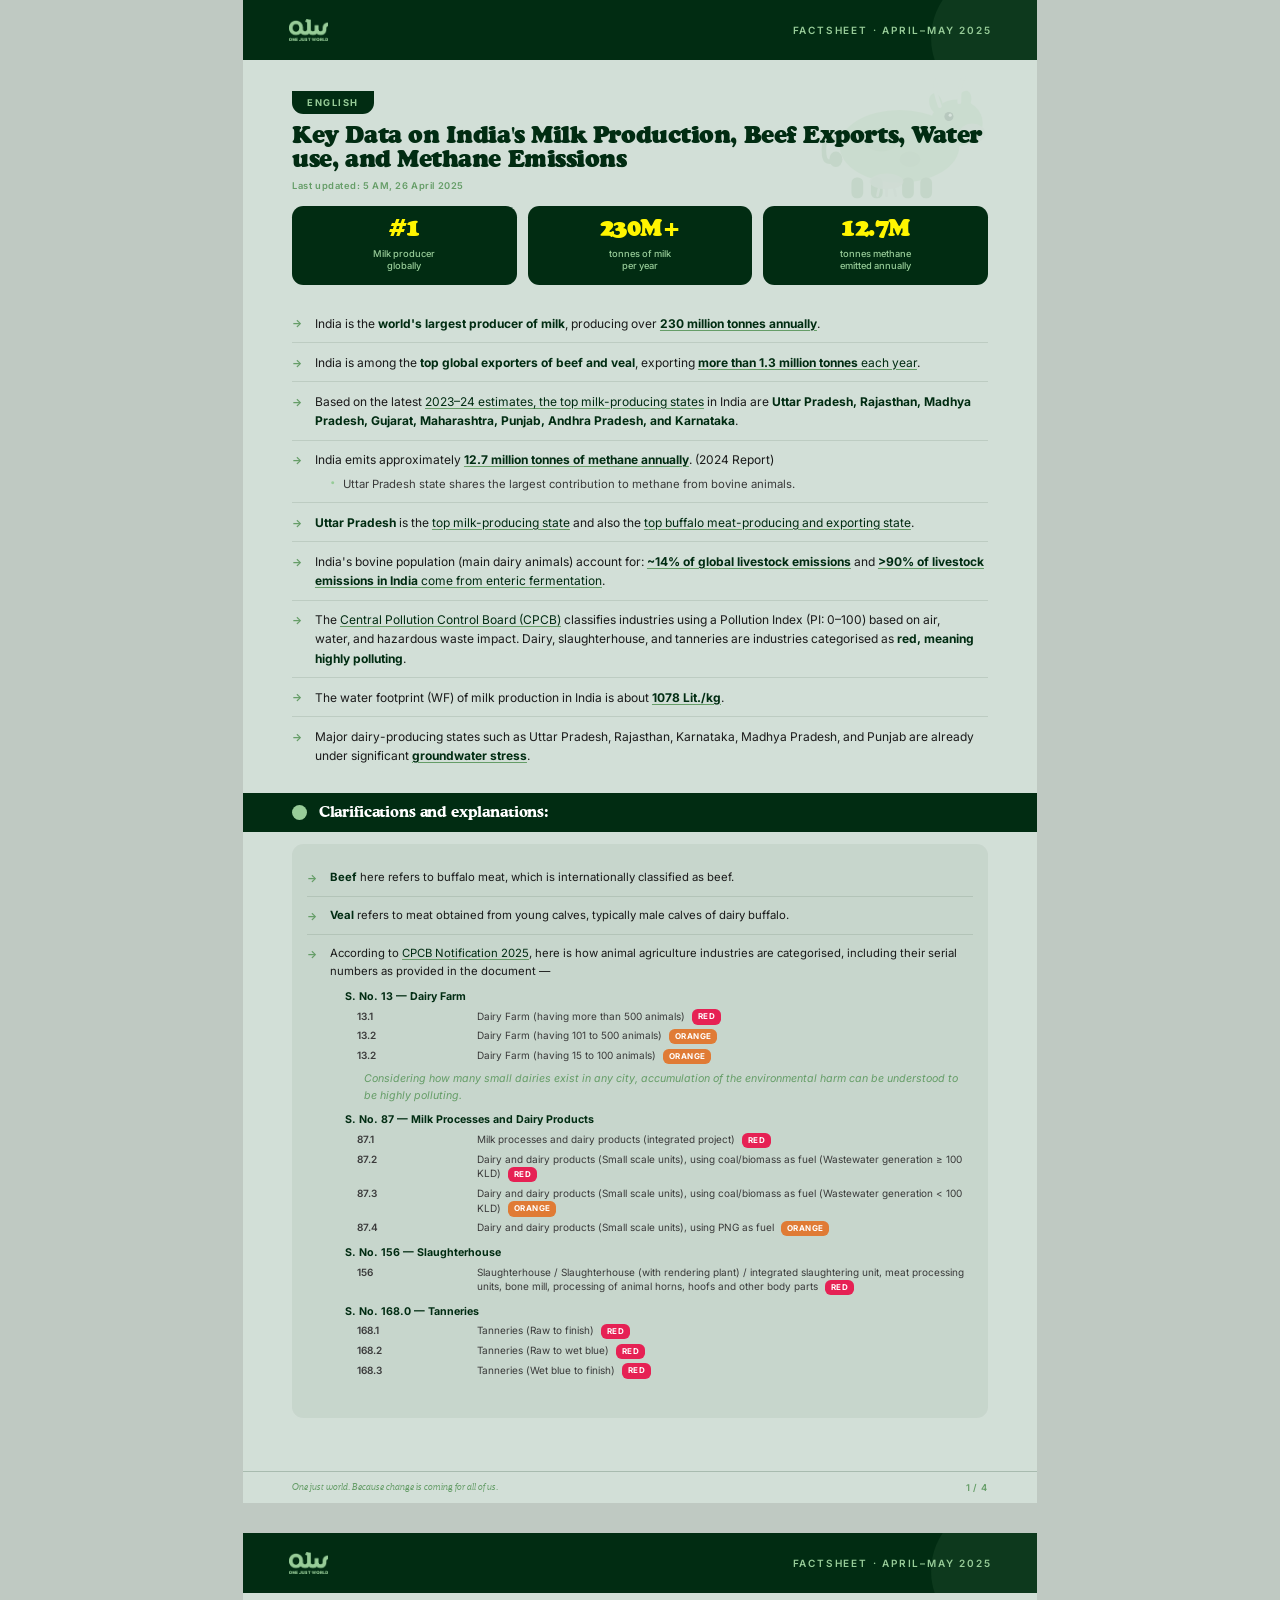
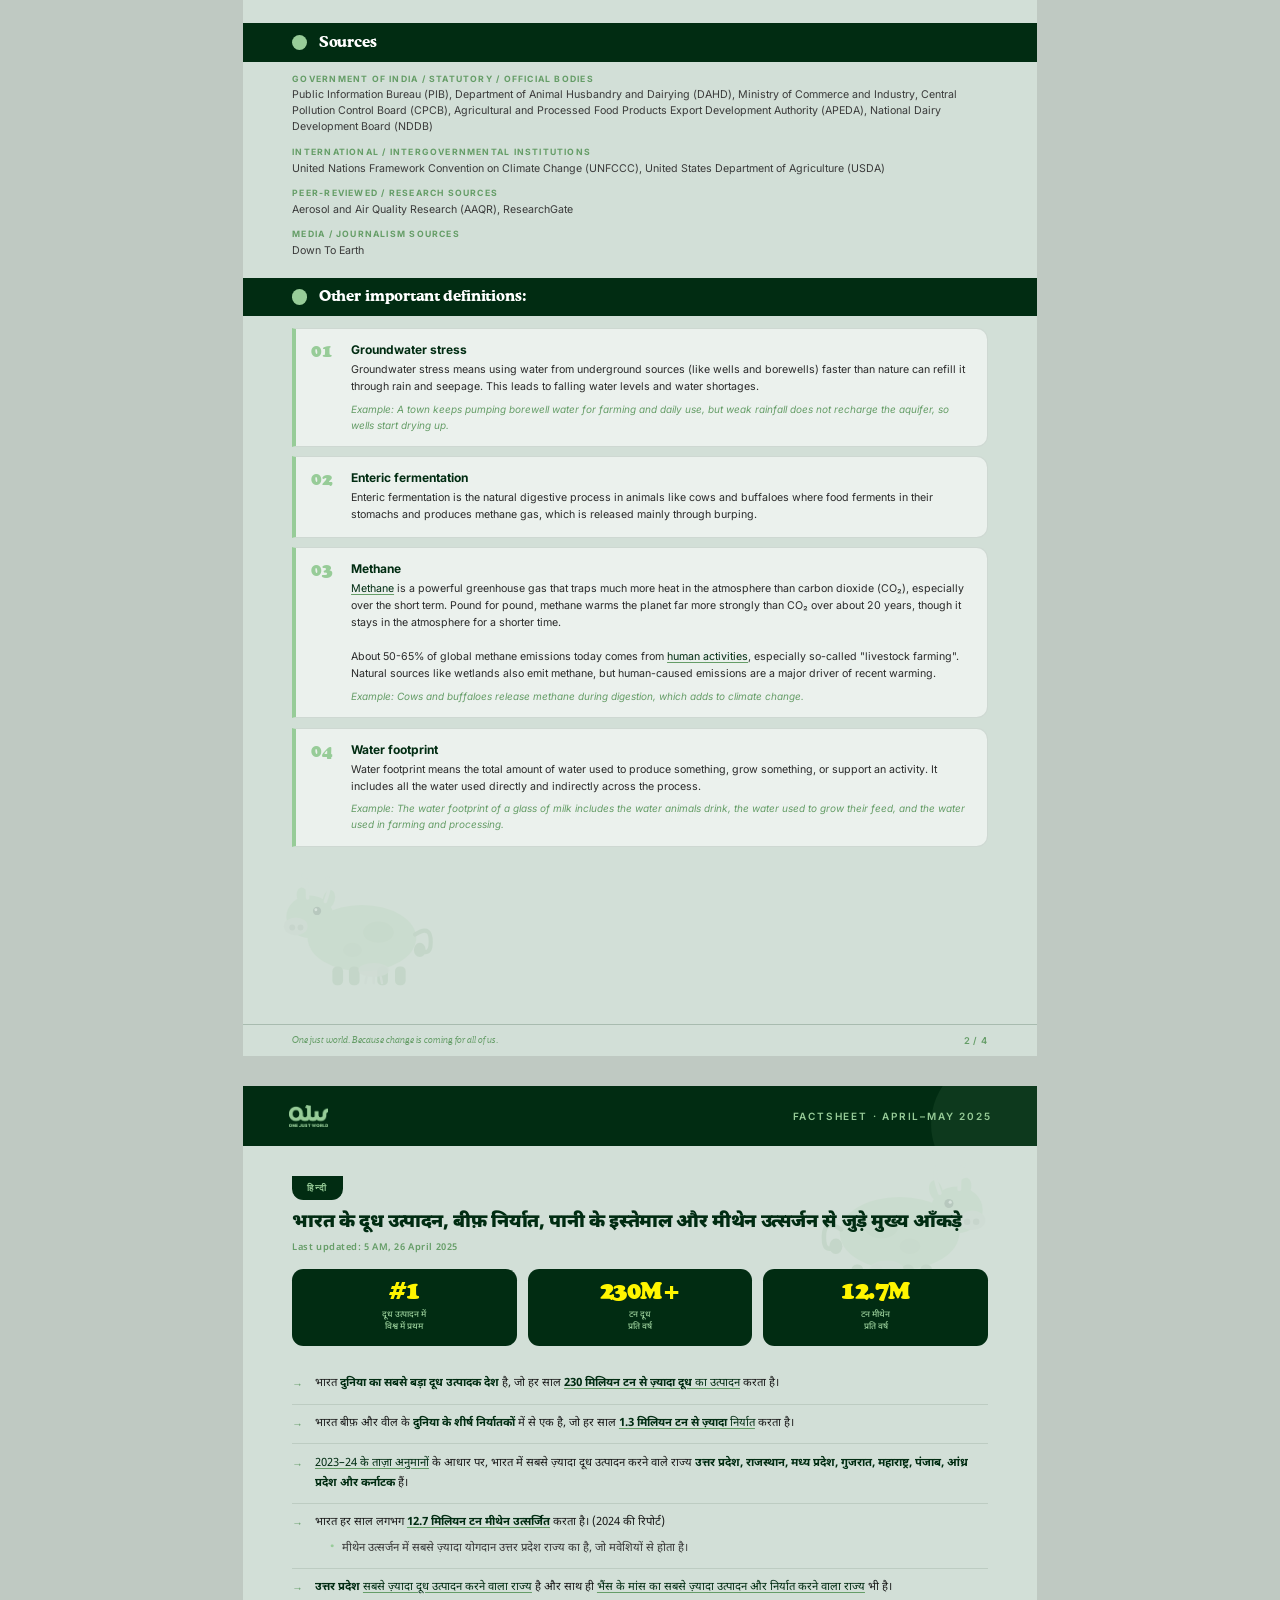
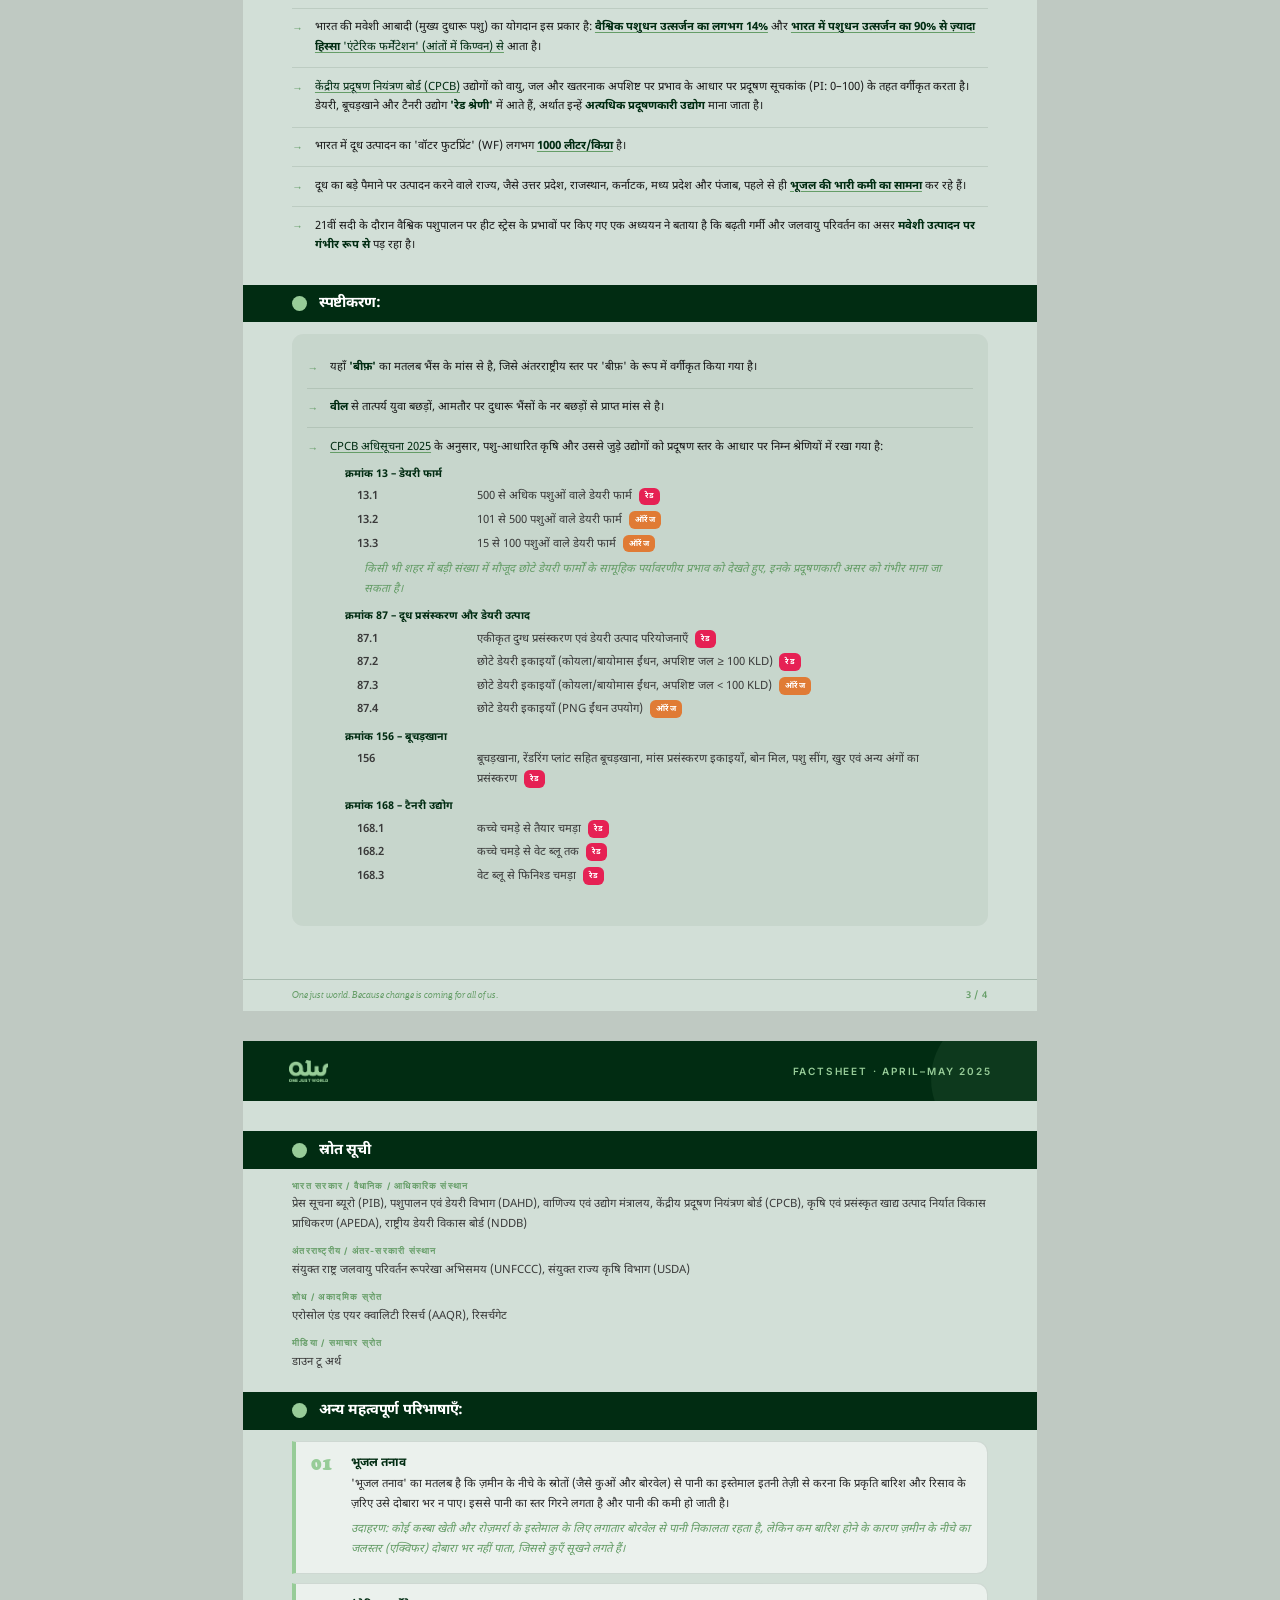
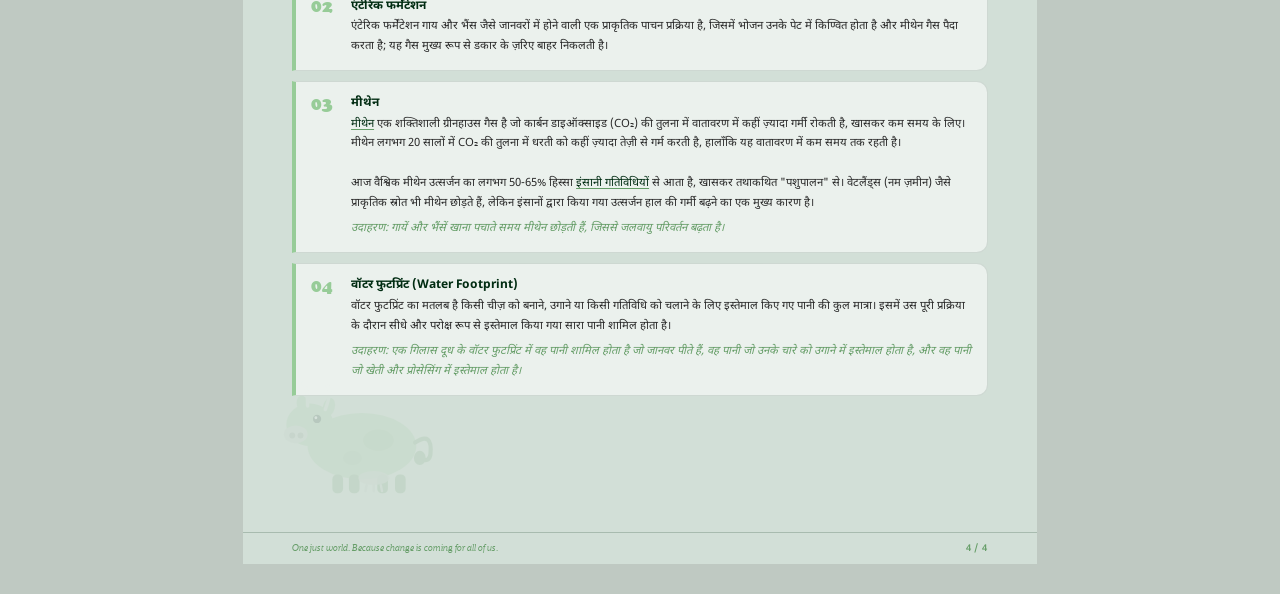
==== documents/Factsheet April-May v2.html @ f463c40a "Initial commit" ====
<!DOCTYPE html>
<html lang="en">
<head>
<meta charset="UTF-8">
<title>OJW Factsheet — India's Dairy Data, April–May 2025</title>
<link rel="preconnect" href="https://fonts.googleapis.com">
<link href="https://fonts.googleapis.com/css2?family=Inter:ital,wght@0,400;0,500;0,600;0,700;0,800;1,400&family=Noto+Sans+Devanagari:wght@400;500;600;700&display=swap" rel="stylesheet">
<link rel="stylesheet" href="../brand/tokens.css">
<style>
*, *::before, *::after { box-sizing: border-box; margin: 0; padding: 0; }

@page { size: A4 portrait; margin: 0; }

html, body {
  background: #bfc9c2;
  font-family: 'Inter', sans-serif;
  -webkit-print-color-adjust: exact;
  print-color-adjust: exact;
}

/* ── Page shell ── */
.page {
  width: 210mm;
  min-height: 297mm;
  margin: 0 auto 8mm;
  background: #d2dfd7;
  position: relative;
  break-after: page;
  display: flex;
  flex-direction: column;
  overflow: hidden;
}
@media print { .page { margin: 0; } body { background: none; } }

/* ── Header ── */
.page-header {
  background: #012c12;
  padding: 5mm 12mm;
  display: flex;
  justify-content: space-between;
  align-items: center;
  flex-shrink: 0;
  position: relative;
  overflow: hidden;
}
.page-header::after {
  content: '';
  position: absolute;
  right: -8mm;
  top: -8mm;
  width: 36mm;
  height: 36mm;
  background: rgba(151,204,152,0.08);
  border-radius: 50%;
}
.page-header img { height: 22px; position: relative; z-index: 1; }
.page-header .doc-label {
  font-family: 'Inter', sans-serif;
  font-weight: 600; font-size: 7.5pt;
  letter-spacing: 0.18em; text-transform: uppercase;
  color: #97cc98; position: relative; z-index: 1;
}

/* ── Page body ── */
.page-body { padding: 8mm 13mm 10mm; flex: 1; position: relative; }

/* ── Cow motif SVG ── */
.cow-motif {
  position: absolute;
  opacity: 0.12;
  pointer-events: none;
}

/* ── Language tab ── */
.lang-tab {
  display: inline-block;
  background: #012c12;
  color: #97cc98;
  font-family: 'Inter', sans-serif;
  font-size: 7pt; font-weight: 700;
  letter-spacing: 0.16em; text-transform: uppercase;
  padding: 1.5mm 4mm;
  border-radius: 0 0 3mm 3mm;
  margin-bottom: 3mm;
}

/* ── Title block ── */
.doc-title {
  font-family: var(--font-display);
  font-weight: 900; font-size: 17pt;
  line-height: 1.05; letter-spacing: -0.02em;
  color: #012c12; margin-bottom: 2mm;
}
.doc-meta {
  font-size: 7pt; color: #659d67;
  font-weight: 600; letter-spacing: 0.06em;
  margin-bottom: 4mm;
}

/* ── Key stats strip ── */
.stats-strip {
  display: grid;
  grid-template-columns: 1fr 1fr 1fr;
  gap: 3mm;
  margin-bottom: 5mm;
}
.stat-card {
  background: #012c12;
  border-radius: 3mm;
  padding: 3.5mm 4mm;
  text-align: center;
}
.stat-num {
  font-family: var(--font-display);
  font-weight: 900; font-size: 17pt;
  color: #fff500; line-height: 1;
  letter-spacing: -0.02em;
}
.stat-label {
  font-family: 'Inter', sans-serif;
  font-weight: 500; font-size: 7pt;
  color: #97cc98; margin-top: 1.5mm;
  line-height: 1.3;
}

/* ── Section headings ── */
.section-head {
  font-family: var(--font-display);
  font-weight: 700; font-size: 11pt;
  color: #ffffff;
  background: #012c12;
  margin: 5mm -13mm 3mm;
  padding: 2.5mm 13mm;
  letter-spacing: -0.01em;
  display: flex; align-items: center; gap: 3mm;
}
.section-head .head-accent {
  width: 4mm; height: 4mm; border-radius: 50%;
  background: #97cc98; flex-shrink: 0;
}

/* ── Main bullets ── */
.bullets { list-style: none; margin-bottom: 4mm; }
.bullet-item {
  font-family: 'Inter', sans-serif;
  font-size: 9pt; line-height: 1.6;
  color: #1a1a1a;
  padding: 2.5mm 0 2.5mm 6mm;
  border-bottom: 0.5pt solid rgba(1,44,18,0.1);
  position: relative; text-wrap: pretty;
}
.bullet-item:last-child { border-bottom: none; }
.bullet-item::before {
  content: "→"; position: absolute; left: 0;
  color: #659d67; font-weight: 700; font-size: 8pt;
  top: 3mm;
}
.bullet-item b {
  font-weight: 700; color: #012c12;
}
.sub-bullet {
  margin-left: 4mm; margin-top: 1.5mm;
  font-size: 8.5pt; color: #3a3a3a;
  display: flex; gap: 2mm;
  font-family: 'Inter', sans-serif;
}
.sub-bullet::before {
  content: "·"; color: #97cc98;
  font-weight: 900; flex-shrink: 0;
  font-size: 11pt; line-height: 1.2;
}
.italic-note {
  font-style: italic; color: #659d67;
  font-size: 8pt; display: block;
  margin: 1.5mm 0 0 5mm;
}

/* ── Links ── */
a {
  color: #012c12;
  text-decoration: underline;
  text-decoration-color: #659d67;
  text-underline-offset: 1.5px;
  text-decoration-thickness: 1px;
}

/* ── Clarifications block ── */
.clarifications {
  background: rgba(1,44,18,0.05);
  border-radius: 3mm;
  padding: 4mm;
  margin-bottom: 4mm;
}
.clarifications .bullet-item { font-size: 8.5pt; }
.cpcb-table { margin-top: 2mm; margin-left: 4mm; }
.cpcb-cat {
  font-size: 8pt; color: #012c12;
  font-weight: 700; margin: 2mm 0 1mm;
}
.cpcb-rows { margin-left: 3mm; display: grid; gap: 1mm; }
.cpcb-row {
  display: flex; gap: 2mm;
  font-size: 7.5pt; color: #3a3a3a; line-height: 1.45;
}
.cpcb-row .sno { flex-shrink: 0; width: 30mm; font-weight: 600; }
.tag-red {
  display: inline-block; background: #e62154; color: white;
  font-size: 6pt; font-weight: 700; padding: 0.5mm 1.5mm;
  border-radius: 1.5mm; vertical-align: middle;
  margin-left: 1mm; letter-spacing: 0.06em;
}
.tag-orange {
  display: inline-block; background: #e07b35; color: white;
  font-size: 6pt; font-weight: 700; padding: 0.5mm 1.5mm;
  border-radius: 1.5mm; vertical-align: middle;
  margin-left: 1mm; letter-spacing: 0.06em;
}

/* ── Sources ── */
.sources-block { margin-bottom: 4mm; }
.sources-category {
  font-size: 6.5pt; font-weight: 700;
  letter-spacing: 0.14em; text-transform: uppercase;
  color: #659d67; margin: 3mm 0 1mm;
  font-family: 'Inter', sans-serif;
}
.sources-text { font-size: 8pt; line-height: 1.5; color: #3a3a3a; }

/* ── Definitions ── */
.definitions { display: grid; gap: 2.5mm; margin-bottom: 4mm; }
.def-item {
  background: rgba(255,255,255,0.55);
  border: 1pt solid rgba(1,44,18,0.12);
  border-left: 3pt solid #97cc98;
  border-radius: 0 3mm 3mm 0;
  padding: 3.5mm 4mm;
  display: grid; grid-template-columns: 8mm 1fr; gap: 0 2.5mm;
}
.def-num {
  font-family: var(--font-display);
  font-weight: 900; font-size: 13pt;
  color: #97cc98; line-height: 1; grid-row: span 2;
  align-self: start; padding-top: 0.5mm;
}
.def-term {
  font-family: 'Inter', sans-serif;
  font-weight: 700; font-size: 9pt;
  color: #012c12; margin-bottom: 1mm;
}
.def-body {
  font-size: 8pt; line-height: 1.6;
  color: #2a2a2a; text-wrap: pretty;
}
.def-example {
  font-style: italic; color: #659d67;
  margin-top: 1.5mm; font-size: 7.5pt;
  display: block;
}

/* ── Hindi ── */
.hindi { font-family: 'Noto Sans Devanagari', sans-serif; }
.hindi .doc-title {
  font-family: 'Noto Sans Devanagari', sans-serif;
  font-size: 14pt; line-height: 1.25;
}
.hindi .section-head { font-family: 'Noto Sans Devanagari', sans-serif; }
.hindi .bullet-item,
.hindi .sub-bullet,
.hindi .clarifications .bullet-item,
.hindi .cpcb-row,
.hindi .italic-note,
.hindi .def-body, .hindi .def-example,
.hindi .sources-text {
  font-family: 'Noto Sans Devanagari', sans-serif;
  font-size: 8.5pt; line-height: 1.75;
}
.hindi .stat-label { font-family: 'Noto Sans Devanagari', sans-serif; font-size: 6.5pt; }

/* ── Page footer ── */
.page-footer {
  border-top: 1pt solid rgba(1,44,18,0.2);
  padding: 2.5mm 13mm;
  display: flex; justify-content: space-between; align-items: center;
  flex-shrink: 0;
}
.page-footer .tagline {
  font-family: var(--font-display);
  font-weight: 300; font-style: italic;
  font-size: 6.5pt; color: #659d67;
}
.page-footer .page-num {
  font-size: 7pt; font-weight: 600;
  color: #659d67; letter-spacing: 0.08em;
}

/* ── Inline cow SVG (reusable) ── */
.cow-inline { display: inline-block; vertical-align: middle; }
</style>
</head>
<body>

<!-- COW SVG DEFINITION (reusable) -->
<svg style="display:none">
  <symbol id="cow" viewBox="0 0 160 120">
    <!-- Body -->
    <ellipse cx="72" cy="78" rx="46" ry="28" fill="#97cc98"/>
    <!-- Head -->
    <ellipse cx="116" cy="60" rx="20" ry="18" fill="#97cc98"/>
    <!-- Snout -->
    <ellipse cx="128" cy="68" rx="10" ry="7.5" fill="#bfc9c2"/>
    <circle cx="124" cy="69" r="2.5" fill="#012c12" opacity="0.35"/>
    <circle cx="131" cy="69" r="2.5" fill="#012c12" opacity="0.35"/>
    <!-- Eye -->
    <circle cx="110" cy="55" r="3.5" fill="#012c12"/>
    <circle cx="111" cy="54" r="1.2" fill="white"/>
    <!-- Ears -->
    <ellipse cx="100" cy="45" rx="5" ry="8" fill="#97cc98" transform="rotate(-15 100 45)"/>
    <ellipse cx="122" cy="43" rx="5" ry="8" fill="#97cc98" transform="rotate(15 122 43)"/>
    <!-- Horns -->
    <path d="M103 47 Q97 30 101 27" stroke="#d2dfd7" stroke-width="3" fill="none" stroke-linecap="round"/>
    <path d="M118 44 Q118 27 122 25" stroke="#d2dfd7" stroke-width="3" fill="none" stroke-linecap="round"/>
    <!-- Spots -->
    <ellipse cx="58" cy="73" rx="13" ry="9" fill="#659d67" opacity="0.45"/>
    <ellipse cx="80" cy="88" rx="8" ry="6" fill="#659d67" opacity="0.35"/>
    <!-- Legs -->
    <rect x="35" y="102" width="9" height="16" rx="4" fill="#659d67"/>
    <rect x="50" y="102" width="9" height="16" rx="4" fill="#659d67"/>
    <rect x="74" y="102" width="9" height="16" rx="4" fill="#659d67"/>
    <rect x="88" y="102" width="9" height="16" rx="4" fill="#659d67"/>
    <!-- Udder -->
    <ellipse cx="62" cy="105" rx="13" ry="6" fill="#bfc9c2" opacity="0.8"/>
    <line x1="56" y1="111" x2="55" y2="116" stroke="#bfc9c2" stroke-width="2" stroke-linecap="round"/>
    <line x1="62" y1="111" x2="62" y2="116" stroke="#bfc9c2" stroke-width="2" stroke-linecap="round"/>
    <line x1="68" y1="111" x2="69" y2="116" stroke="#bfc9c2" stroke-width="2" stroke-linecap="round"/>
    <!-- Tail -->
    <path d="M27 75 Q12 65 14 85 Q15 92 22 89" stroke="#659d67" stroke-width="3.5" fill="none" stroke-linecap="round"/>
    <ellipse cx="23" cy="88" rx="5" ry="6" fill="#659d67"/>
  </symbol>
</svg>


<!-- ══════ PAGE 1 — ENGLISH MAIN DATA ══════ -->
<div class="page">
  <!-- Decorative cow: top-right corner -->
  <svg class="cow-motif" style="width:55mm;top:12mm;right:6mm;" viewBox="0 0 160 120"><use href="#cow"/></svg>

  <div class="page-header">
    <img src="../brand/logo-light-wordmark.png" alt="One Just World">
    <div class="doc-label">Factsheet · April–May 2025</div>
  </div>

  <div class="page-body">
    <div class="lang-tab">English</div>

    <h1 class="doc-title">Key Data on India's Milk Production, Beef Exports, Water use, and Methane Emissions</h1>
    <div class="doc-meta">Last updated: 5 AM, 26 April 2025</div>

    <!-- Key stats strip -->
    <div class="stats-strip">
      <div class="stat-card">
        <div class="stat-num">#1</div>
        <div class="stat-label">Milk producer<br>globally</div>
      </div>
      <div class="stat-card">
        <div class="stat-num">230M+</div>
        <div class="stat-label">tonnes of milk<br>per year</div>
      </div>
      <div class="stat-card">
        <div class="stat-num">12.7M</div>
        <div class="stat-label">tonnes methane<br>emitted annually</div>
      </div>
    </div>

    <ul class="bullets">
      <li class="bullet-item">India is the <b>world's largest producer of milk</b>, producing over <a href="https://www.pib.gov.in/PressReleasePage.aspx?PRID=2172546#:~:text=Over%20the%20past,and%20Brazil."><b>230 million tonnes annually</b></a>.</li>

      <li class="bullet-item">India is among the <b>top global exporters of beef and veal</b>, exporting <a href="https://www.fas.usda.gov/sites/default/files/2025-04/livestock_poultry_0.pdf"><b>more than 1.3 million tonnes</b> each year</a>.</li>

      <li class="bullet-item">Based on the latest <a href="https://www.nddb.coop/sites/default/files/statistics/milk_production_by_states_2025.pdf">2023–24 estimates, the top milk-producing states</a> in India are <b>Uttar Pradesh, Rajasthan, Madhya Pradesh, Gujarat, Maharashtra, Punjab, Andhra Pradesh, and Karnataka</b>.</li>

      <li class="bullet-item">India emits approximately <a href="https://aaqr.org/articles/aaqr-23-08-bc-0204#:~:text=Methane%20emission%20from%20Indian%20livestock%20is%20estimated%20to%20be%2012.74%20Tg%20yr%E2%80%931."><b>12.7 million tonnes of methane annually</b></a>. (2024 Report)
        <div class="sub-bullet">Uttar Pradesh state shares the largest contribution to methane from bovine animals.</div>
      </li>

      <li class="bullet-item"><b>Uttar Pradesh</b> is the <a href="https://www.nddb.coop/information/stats/milkprodstate#:~:text=All%20India%2084%2C406%2086%2C159%2088%2C082,7%2C938%208%2C925%209%2C570%2010%2C429%2011%2C203">top milk-producing state</a> and also the <a href="https://apeda.gov.in/BuffaloMeat#:~:text=Areas%20of%20Production%3A%20Buffalo%20Population,2019%2C%20DAHD">top buffalo meat-producing and exporting state</a>.</li>

      <li class="bullet-item">India's bovine population (main dairy animals) account for: <a href="https://www.downtoearth.org.in/climate-change/methane-makeover-how-indias-dairy-sector-can-clean-up-its-climate-act#:~:text=India%E2%80%99s%20cattle%20and%20buffalo%20herds%20account%20for%2014%25%20of%20global%20livestock%20emissions%2C%20with%20methane%20as%20the%20main%20culprit."><b>~14% of global livestock emissions</b></a> and <a href="https://www.downtoearth.org.in/climate-change/methane-makeover-how-indias-dairy-sector-can-clean-up-its-climate-act#:~:text=India%20accounts%20for%20roughly%2014%20per%20cent%20of%20the%20world%E2%80%99s%20greenhouse%20gas%20emissions%20from%20livestock.%20The%20bulk%20of%20this%2C%20over%2090%20per%20cent%2C%20comes%20from%20what%20scientists%20call%20%E2%80%9Centeric%20fermentation%E2%80%9D%3A%20Methane%20produced%20when%20animals%20digest%20feed%20in%20their%20rumen."><b>&gt;90% of livestock emissions in India</b> come from enteric fermentation</a>.</li>

      <li class="bullet-item">The <a href="https://dghindia.gov.in/assets/downloads/687a44d57baeecpcb.pdf">Central Pollution Control Board (CPCB)</a> classifies industries using a Pollution Index (PI: 0–100) based on air, water, and hazardous waste impact. Dairy, slaughterhouse, and tanneries are industries categorised as <b>red, meaning highly polluting</b>.</li>

      <li class="bullet-item">The water footprint (WF) of milk production in India is about <a href="https://www.dahd.gov.in/sites/default/files/2024-12/v1WaterUseInDairyMilkSituationMeeting.pdf"><b>1078 Lit./kg</b></a>.</li>

      <li class="bullet-item">Major dairy-producing states such as Uttar Pradesh, Rajasthan, Karnataka, Madhya Pradesh, and Punjab are already under significant <a href="https://www.pib.gov.in/PressReleasePage.aspx?PRID=2157432&reg=3&lang=2"><b>groundwater stress</b></a>.</li>
    </ul>

    <div class="section-head"><span class="head-accent"></span>Clarifications and explanations:</div>

    <div class="clarifications">
      <ul class="bullets">
        <li class="bullet-item"><b>Beef</b> here refers to buffalo meat, which is internationally classified as beef.</li>
        <li class="bullet-item"><b>Veal</b> refers to meat obtained from young calves, typically male calves of dairy buffalo.</li>
        <li class="bullet-item">According to <a href="https://dghindia.gov.in/assets/downloads/687a44d57baeecpcb.pdf">CPCB Notification 2025</a>, here is how animal agriculture industries are categorised, including their serial numbers as provided in the document —

          <div class="cpcb-table">
            <div class="cpcb-cat">S. No. 13 — Dairy Farm</div>
            <div class="cpcb-rows">
              <div class="cpcb-row"><span class="sno">13.1</span><span>Dairy Farm (having more than 500 animals) <span class="tag-red">RED</span></span></div>
              <div class="cpcb-row"><span class="sno">13.2</span><span>Dairy Farm (having 101 to 500 animals) <span class="tag-orange">ORANGE</span></span></div>
              <div class="cpcb-row"><span class="sno">13.2</span><span>Dairy Farm (having 15 to 100 animals) <span class="tag-orange">ORANGE</span></span></div>
            </div>
            <em class="italic-note">Considering how many small dairies exist in any city, accumulation of the environmental harm can be understood to be highly polluting.</em>

            <div class="cpcb-cat">S. No. 87 — Milk Processes and Dairy Products</div>
            <div class="cpcb-rows">
              <div class="cpcb-row"><span class="sno">87.1</span><span>Milk processes and dairy products (integrated project) <span class="tag-red">RED</span></span></div>
              <div class="cpcb-row"><span class="sno">87.2</span><span>Dairy and dairy products (Small scale units), using coal/biomass as fuel (Wastewater generation ≥ 100 KLD) <span class="tag-red">RED</span></span></div>
              <div class="cpcb-row"><span class="sno">87.3</span><span>Dairy and dairy products (Small scale units), using coal/biomass as fuel (Wastewater generation &lt; 100 KLD) <span class="tag-orange">ORANGE</span></span></div>
              <div class="cpcb-row"><span class="sno">87.4</span><span>Dairy and dairy products (Small scale units), using PNG as fuel <span class="tag-orange">ORANGE</span></span></div>
            </div>

            <div class="cpcb-cat">S. No. 156 — Slaughterhouse</div>
            <div class="cpcb-rows">
              <div class="cpcb-row"><span class="sno">156</span><span>Slaughterhouse / Slaughterhouse (with rendering plant) / integrated slaughtering unit, meat processing units, bone mill, processing of animal horns, hoofs and other body parts <span class="tag-red">RED</span></span></div>
            </div>

            <div class="cpcb-cat">S. No. 168.0 — Tanneries</div>
            <div class="cpcb-rows">
              <div class="cpcb-row"><span class="sno">168.1</span><span>Tanneries (Raw to finish) <span class="tag-red">RED</span></span></div>
              <div class="cpcb-row"><span class="sno">168.2</span><span>Tanneries (Raw to wet blue) <span class="tag-red">RED</span></span></div>
              <div class="cpcb-row"><span class="sno">168.3</span><span>Tanneries (Wet blue to finish) <span class="tag-red">RED</span></span></div>
            </div>
          </div>
        </li>
      </ul>
    </div>
  </div>

  <div class="page-footer">
    <div class="tagline">One just world. Because change is coming for all of us.</div>
    <div class="page-num">1 / 4</div>
  </div>
</div>


<!-- ══════ PAGE 2 — ENGLISH SOURCES + DEFINITIONS ══════ -->
<div class="page">
  <!-- Decorative cow: bottom-left -->
  <svg class="cow-motif" style="width:50mm;bottom:18mm;left:4mm;transform:scaleX(-1);" viewBox="0 0 160 120"><use href="#cow"/></svg>

  <div class="page-header">
    <img src="../brand/logo-light-wordmark.png" alt="One Just World">
    <div class="doc-label">Factsheet · April–May 2025</div>
  </div>

  <div class="page-body">
    <div class="section-head" style="margin-top:0;"><span class="head-accent"></span>Sources</div>

    <div class="sources-block">
      <div class="sources-category">Government of India / Statutory / Official Bodies</div>
      <div class="sources-text">Public Information Bureau (PIB), Department of Animal Husbandry and Dairying (DAHD), Ministry of Commerce and Industry, Central Pollution Control Board (CPCB), Agricultural and Processed Food Products Export Development Authority (APEDA), National Dairy Development Board (NDDB)</div>

      <div class="sources-category">International / Intergovernmental Institutions</div>
      <div class="sources-text">United Nations Framework Convention on Climate Change (UNFCCC), United States Department of Agriculture (USDA)</div>

      <div class="sources-category">Peer-Reviewed / Research Sources</div>
      <div class="sources-text">Aerosol and Air Quality Research (AAQR), ResearchGate</div>

      <div class="sources-category">Media / Journalism Sources</div>
      <div class="sources-text">Down To Earth</div>
    </div>

    <div class="section-head"><span class="head-accent"></span>Other important definitions:</div>

    <div class="definitions">
      <div class="def-item">
        <div class="def-num">01</div>
        <div>
          <div class="def-term">Groundwater stress</div>
          <div class="def-body">Groundwater stress means using water from underground sources (like wells and borewells) faster than nature can refill it through rain and seepage. This leads to falling water levels and water shortages.
            <span class="def-example">Example: A town keeps pumping borewell water for farming and daily use, but weak rainfall does not recharge the aquifer, so wells start drying up.</span>
          </div>
        </div>
      </div>

      <div class="def-item">
        <div class="def-num">02</div>
        <div>
          <div class="def-term">Enteric fermentation</div>
          <div class="def-body">Enteric fermentation is the natural digestive process in animals like cows and buffaloes where food ferments in their stomachs and produces methane gas, which is released mainly through burping.</div>
        </div>
      </div>

      <div class="def-item">
        <div class="def-num">03</div>
        <div>
          <div class="def-term">Methane</div>
          <div class="def-body"><a href="https://science.nasa.gov/earth/explore/earth-indicators/methane/">Methane</a> is a powerful greenhouse gas that traps much more heat in the atmosphere than carbon dioxide (CO₂), especially over the short term. Pound for pound, methane warms the planet far more strongly than CO₂ over about 20 years, though it stays in the atmosphere for a shorter time.<br><br>
          About 50-65% of global methane emissions today comes from <a href="https://www.thelancet.com/journals/lanplh/article/PIIS2542-5196(22)00002-X/fulltext">human activities</a>, especially so-called "livestock farming". Natural sources like wetlands also emit methane, but human-caused emissions are a major driver of recent warming.
            <span class="def-example">Example: Cows and buffaloes release methane during digestion, which adds to climate change.</span>
          </div>
        </div>
      </div>

      <div class="def-item">
        <div class="def-num">04</div>
        <div>
          <div class="def-term">Water footprint</div>
          <div class="def-body">Water footprint means the total amount of water used to produce something, grow something, or support an activity. It includes all the water used directly and indirectly across the process.
            <span class="def-example">Example: The water footprint of a glass of milk includes the water animals drink, the water used to grow their feed, and the water used in farming and processing.</span>
          </div>
        </div>
      </div>
    </div>
  </div>

  <div class="page-footer">
    <div class="tagline">One just world. Because change is coming for all of us.</div>
    <div class="page-num">2 / 4</div>
  </div>
</div>


<!-- ══════ PAGE 3 — HINDI MAIN DATA ══════ -->
<div class="page hindi">
  <!-- Decorative cow: top-right -->
  <svg class="cow-motif" style="width:55mm;top:12mm;right:6mm;" viewBox="0 0 160 120"><use href="#cow"/></svg>

  <div class="page-header">
    <img src="../brand/logo-light-wordmark.png" alt="One Just World">
    <div class="doc-label">Factsheet · April–May 2025</div>
  </div>

  <div class="page-body">
    <div class="lang-tab">हिन्दी</div>

    <h1 class="doc-title">भारत के दूध उत्पादन, बीफ़ निर्यात, पानी के इस्तेमाल और मीथेन उत्सर्जन से जुड़े मुख्य आँकड़े</h1>
    <div class="doc-meta">Last updated: 5 AM, 26 April 2025</div>

    <!-- Key stats strip -->
    <div class="stats-strip">
      <div class="stat-card">
        <div class="stat-num">#1</div>
        <div class="stat-label">दूध उत्पादन में<br>विश्व में प्रथम</div>
      </div>
      <div class="stat-card">
        <div class="stat-num">230M+</div>
        <div class="stat-label">टन दूध<br>प्रति वर्ष</div>
      </div>
      <div class="stat-card">
        <div class="stat-num">12.7M</div>
        <div class="stat-label">टन मीथेन<br>प्रति वर्ष</div>
      </div>
    </div>

    <ul class="bullets">
      <li class="bullet-item">भारत <b>दुनिया का सबसे बड़ा दूध उत्पादक देश</b> है, जो हर साल <a href="https://www.pib.gov.in/PressReleasePage.aspx?PRID=2172546#:~:text=Over%20the%20past,and%20Brazil."><b>230 मिलियन टन से ज़्यादा दूध</b> का उत्पादन</a> करता है।</li>

      <li class="bullet-item">भारत बीफ़ और वील के <b>दुनिया के शीर्ष निर्यातकों</b> में से एक है, जो हर साल <a href="https://www.fas.usda.gov/sites/default/files/2025-04/livestock_poultry_0.pdf"><b>1.3 मिलियन टन से ज़्यादा</b> निर्यात</a> करता है।</li>

      <li class="bullet-item"><a href="https://www.nddb.coop/sites/default/files/statistics/milk_production_by_states_2025.pdf">2023–24 के ताज़ा अनुमानों</a> के आधार पर, भारत में सबसे ज़्यादा दूध उत्पादन करने वाले राज्य <b>उत्तर प्रदेश, राजस्थान, मध्य प्रदेश, गुजरात, महाराष्ट्र, पंजाब, आंध्र प्रदेश और कर्नाटक</b> हैं।</li>

      <li class="bullet-item">भारत हर साल लगभग <a href="https://aaqr.org/articles/aaqr-23-08-bc-0204#:~:text=Methane%20emission%20from%20Indian%20livestock%20is%20estimated%20to%20be%2012.74%20Tg%20yr%E2%80%931."><b>12.7 मिलियन टन मीथेन उत्सर्जित</b></a> करता है। (2024 की रिपोर्ट)
        <div class="sub-bullet">मीथेन उत्सर्जन में सबसे ज़्यादा योगदान उत्तर प्रदेश राज्य का है, जो मवेशियों से होता है।</div>
      </li>

      <li class="bullet-item"><b>उत्तर प्रदेश</b> <a href="https://www.nddb.coop/information/stats/milkprodstate#:~:text=All%20India%2084%2C406%2086%2C159%2088%2C082,7%2C938%208%2C925%209%2C570%2010%2C429%2011%2C203">सबसे ज़्यादा दूध उत्पादन करने वाला राज्य</a> है और साथ ही <a href="https://apeda.gov.in/BuffaloMeat#:~:text=Areas%20of%20Production%3A%20Buffalo%20Population,2019%2C%20DAHD">भैंस के मांस का सबसे ज़्यादा उत्पादन और निर्यात करने वाला राज्य</a> भी है।</li>

      <li class="bullet-item">भारत की मवेशी आबादी (मुख्य दुधारू पशु) का योगदान इस प्रकार है: <a href="https://www.downtoearth.org.in/climate-change/methane-makeover-how-indias-dairy-sector-can-clean-up-its-climate-act#:~:text=India%E2%80%99s%20cattle%20and%20buffalo%20herds%20account%20for%2014%25%20of%20global%20livestock%20emissions%2C%20with%20methane%20as%20the%20main%20culprit."><b>वैश्विक पशुधन उत्सर्जन का लगभग 14%</b></a> और <a href="https://www.downtoearth.org.in/climate-change/methane-makeover-how-indias-dairy-sector-can-clean-up-its-climate-act#:~:text=India%20accounts%20for%20roughly%2014%20per%20cent%20of%20the%20world%E2%80%99s%20greenhouse%20gas%20emissions%20from%20livestock.%20The%20bulk%20of%20this%2C%20over%2090%20per%20cent%2C%20comes%20from%20what%20scientists%20call%20%E2%80%9Centeric%20fermentation%E2%80%9D%3A%20Methane%20produced%20when%20animals%20digest%20feed%20in%20their%20rumen."><b>भारत में पशुधन उत्सर्जन का 90% से ज़्यादा हिस्सा</b> 'एंटेरिक फर्मेंटेशन' (आंतों में किण्वन) से</a> आता है।</li>

      <li class="bullet-item"><a href="https://dghindia.gov.in/assets/downloads/687a44d57baeecpcb.pdf">केंद्रीय प्रदूषण नियंत्रण बोर्ड (CPCB)</a> उद्योगों को वायु, जल और खतरनाक अपशिष्ट पर प्रभाव के आधार पर प्रदूषण सूचकांक (PI: 0–100) के तहत वर्गीकृत करता है। डेयरी, बूचड़खाने और टैनरी उद्योग <b>'रेड श्रेणी'</b> में आते हैं, अर्थात इन्हें <b>अत्यधिक प्रदूषणकारी उद्योग</b> माना जाता है।</li>

      <li class="bullet-item">भारत में दूध उत्पादन का 'वॉटर फुटप्रिंट' (WF) लगभग <a href="https://www.dahd.gov.in/sites/default/files/2024-12/v1WaterUseInDairyMilkSituationMeeting.pdf"><b>1000 लीटर/किग्रा</b></a> है।</li>

      <li class="bullet-item">दूध का बड़े पैमाने पर उत्पादन करने वाले राज्य, जैसे उत्तर प्रदेश, राजस्थान, कर्नाटक, मध्य प्रदेश और पंजाब, पहले से ही <a href="https://www.pib.gov.in/PressReleasePage.aspx?PRID=2157432&reg=3&lang=2"><b>भूजल की भारी कमी का सामना</b></a> कर रहे हैं।</li>

      <li class="bullet-item">21वीं सदी के दौरान वैश्विक पशुपालन पर हीट स्ट्रेस के प्रभावों पर किए गए एक अध्ययन ने बताया है कि बढ़ती गर्मी और जलवायु परिवर्तन का असर <b>मवेशी उत्पादन पर गंभीर रूप से</b> पड़ रहा है।</li>
    </ul>

    <div class="section-head"><span class="head-accent"></span>स्पष्टीकरण:</div>

    <div class="clarifications">
      <ul class="bullets">
        <li class="bullet-item">यहाँ <b>'बीफ़'</b> का मतलब भैंस के मांस से है, जिसे अंतरराष्ट्रीय स्तर पर 'बीफ़' के रूप में वर्गीकृत किया गया है।</li>
        <li class="bullet-item"><b>वील</b> से तात्पर्य युवा बछड़ों, आमतौर पर दुधारू भैंसों के नर बछड़ों से प्राप्त मांस से है।</li>
        <li class="bullet-item"><a href="https://dghindia.gov.in/assets/downloads/687a44d57baeecpcb.pdf">CPCB अधिसूचना 2025</a> के अनुसार, पशु-आधारित कृषि और उससे जुड़े उद्योगों को प्रदूषण स्तर के आधार पर निम्न श्रेणियों में रखा गया है:
          <div class="cpcb-table">
            <div class="cpcb-cat">क्रमांक 13 – डेयरी फार्म</div>
            <div class="cpcb-rows">
              <div class="cpcb-row"><span class="sno">13.1</span><span>500 से अधिक पशुओं वाले डेयरी फार्म <span class="tag-red">रेड</span></span></div>
              <div class="cpcb-row"><span class="sno">13.2</span><span>101 से 500 पशुओं वाले डेयरी फार्म <span class="tag-orange">ऑरेंज</span></span></div>
              <div class="cpcb-row"><span class="sno">13.3</span><span>15 से 100 पशुओं वाले डेयरी फार्म <span class="tag-orange">ऑरेंज</span></span></div>
            </div>
            <em class="italic-note">किसी भी शहर में बड़ी संख्या में मौजूद छोटे डेयरी फार्मों के सामूहिक पर्यावरणीय प्रभाव को देखते हुए, इनके प्रदूषणकारी असर को गंभीर माना जा सकता है।</em>

            <div class="cpcb-cat">क्रमांक 87 – दूध प्रसंस्करण और डेयरी उत्पाद</div>
            <div class="cpcb-rows">
              <div class="cpcb-row"><span class="sno">87.1</span><span>एकीकृत दुग्ध प्रसंस्करण एवं डेयरी उत्पाद परियोजनाएँ <span class="tag-red">रेड</span></span></div>
              <div class="cpcb-row"><span class="sno">87.2</span><span>छोटे डेयरी इकाइयाँ (कोयला/बायोमास ईंधन, अपशिष्ट जल ≥ 100 KLD) <span class="tag-red">रेड</span></span></div>
              <div class="cpcb-row"><span class="sno">87.3</span><span>छोटे डेयरी इकाइयाँ (कोयला/बायोमास ईंधन, अपशिष्ट जल &lt; 100 KLD) <span class="tag-orange">ऑरेंज</span></span></div>
              <div class="cpcb-row"><span class="sno">87.4</span><span>छोटे डेयरी इकाइयाँ (PNG ईंधन उपयोग) <span class="tag-orange">ऑरेंज</span></span></div>
            </div>

            <div class="cpcb-cat">क्रमांक 156 – बूचड़खाना</div>
            <div class="cpcb-rows">
              <div class="cpcb-row"><span class="sno">156</span><span>बूचड़खाना, रेंडरिंग प्लांट सहित बूचड़खाना, मांस प्रसंस्करण इकाइयाँ, बोन मिल, पशु सींग, खुर एवं अन्य अंगों का प्रसंस्करण <span class="tag-red">रेड</span></span></div>
            </div>

            <div class="cpcb-cat">क्रमांक 168 – टैनरी उद्योग</div>
            <div class="cpcb-rows">
              <div class="cpcb-row"><span class="sno">168.1</span><span>कच्चे चमड़े से तैयार चमड़ा <span class="tag-red">रेड</span></span></div>
              <div class="cpcb-row"><span class="sno">168.2</span><span>कच्चे चमड़े से वेट ब्लू तक <span class="tag-red">रेड</span></span></div>
              <div class="cpcb-row"><span class="sno">168.3</span><span>वेट ब्लू से फिनिश्ड चमड़ा <span class="tag-red">रेड</span></span></div>
            </div>
          </div>
        </li>
      </ul>
    </div>
  </div>

  <div class="page-footer">
    <div class="tagline">One just world. Because change is coming for all of us.</div>
    <div class="page-num">3 / 4</div>
  </div>
</div>


<!-- ══════ PAGE 4 — HINDI SOURCES + DEFINITIONS ══════ -->
<div class="page hindi">
  <!-- Decorative cow: bottom-left -->
  <svg class="cow-motif" style="width:50mm;bottom:18mm;left:4mm;transform:scaleX(-1);" viewBox="0 0 160 120"><use href="#cow"/></svg>

  <div class="page-header">
    <img src="../brand/logo-light-wordmark.png" alt="One Just World">
    <div class="doc-label">Factsheet · April–May 2025</div>
  </div>

  <div class="page-body">
    <div class="section-head" style="margin-top:0;"><span class="head-accent"></span>स्रोत सूची</div>

    <div class="sources-block">
      <div class="sources-category">भारत सरकार / वैधानिक / आधिकारिक संस्थान</div>
      <div class="sources-text">प्रेस सूचना ब्यूरो (PIB), पशुपालन एवं डेयरी विभाग (DAHD), वाणिज्य एवं उद्योग मंत्रालय, केंद्रीय प्रदूषण नियंत्रण बोर्ड (CPCB), कृषि एवं प्रसंस्कृत खाद्य उत्पाद निर्यात विकास प्राधिकरण (APEDA), राष्ट्रीय डेयरी विकास बोर्ड (NDDB)</div>

      <div class="sources-category">अंतरराष्ट्रीय / अंतर-सरकारी संस्थान</div>
      <div class="sources-text">संयुक्त राष्ट्र जलवायु परिवर्तन रूपरेखा अभिसमय (UNFCCC), संयुक्त राज्य कृषि विभाग (USDA)</div>

      <div class="sources-category">शोध / अकादमिक स्रोत</div>
      <div class="sources-text">एरोसोल एंड एयर क्वालिटी रिसर्च (AAQR), रिसर्चगेट</div>

      <div class="sources-category">मीडिया / समाचार स्रोत</div>
      <div class="sources-text">डाउन टू अर्थ</div>
    </div>

    <div class="section-head"><span class="head-accent"></span>अन्य महत्वपूर्ण परिभाषाएँ:</div>

    <div class="definitions">
      <div class="def-item">
        <div class="def-num">01</div>
        <div>
          <div class="def-term" style="font-family:'Noto Sans Devanagari',sans-serif;">भूजल तनाव</div>
          <div class="def-body">'भूजल तनाव' का मतलब है कि ज़मीन के नीचे के स्रोतों (जैसे कुओं और बोरवेल) से पानी का इस्तेमाल इतनी तेज़ी से करना कि प्रकृति बारिश और रिसाव के ज़रिए उसे दोबारा भर न पाए। इससे पानी का स्तर गिरने लगता है और पानी की कमी हो जाती है।
            <span class="def-example">उदाहरण: कोई कस्बा खेती और रोज़मर्रा के इस्तेमाल के लिए लगातार बोरवेल से पानी निकालता रहता है, लेकिन कम बारिश होने के कारण ज़मीन के नीचे का जलस्तर (एक्विफर) दोबारा भर नहीं पाता, जिससे कुएँ सूखने लगते हैं।</span>
          </div>
        </div>
      </div>

      <div class="def-item">
        <div class="def-num">02</div>
        <div>
          <div class="def-term" style="font-family:'Noto Sans Devanagari',sans-serif;">एंटेरिक फर्मेंटेशन</div>
          <div class="def-body">एंटेरिक फर्मेंटेशन गाय और भैंस जैसे जानवरों में होने वाली एक प्राकृतिक पाचन प्रक्रिया है, जिसमें भोजन उनके पेट में किण्वित होता है और मीथेन गैस पैदा करता है; यह गैस मुख्य रूप से डकार के ज़रिए बाहर निकलती है।</div>
        </div>
      </div>

      <div class="def-item">
        <div class="def-num">03</div>
        <div>
          <div class="def-term" style="font-family:'Noto Sans Devanagari',sans-serif;">मीथेन</div>
          <div class="def-body"><a href="https://science.nasa.gov/earth/explore/earth-indicators/methane/">मीथेन</a> एक शक्तिशाली ग्रीनहाउस गैस है जो कार्बन डाइऑक्साइड (CO₂) की तुलना में वातावरण में कहीं ज़्यादा गर्मी रोकती है, खासकर कम समय के लिए। मीथेन लगभग 20 सालों में CO₂ की तुलना में धरती को कहीं ज़्यादा तेज़ी से गर्म करती है, हालाँकि यह वातावरण में कम समय तक रहती है।<br><br>
          आज वैश्विक मीथेन उत्सर्जन का लगभग 50-65% हिस्सा <a href="https://www.thelancet.com/journals/lanplh/article/PIIS2542-5196(22)00002-X/fulltext">इंसानी गतिविधियों</a> से आता है, खासकर तथाकथित "पशुपालन" से। वेटलैंड्स (नम ज़मीन) जैसे प्राकृतिक स्रोत भी मीथेन छोड़ते हैं, लेकिन इंसानों द्वारा किया गया उत्सर्जन हाल की गर्मी बढ़ने का एक मुख्य कारण है।
            <span class="def-example">उदाहरण: गायें और भैंसें खाना पचाते समय मीथेन छोड़ती हैं, जिससे जलवायु परिवर्तन बढ़ता है।</span>
          </div>
        </div>
      </div>

      <div class="def-item">
        <div class="def-num">04</div>
        <div>
          <div class="def-term" style="font-family:'Noto Sans Devanagari',sans-serif;">वॉटर फुटप्रिंट (Water Footprint)</div>
          <div class="def-body">वॉटर फुटप्रिंट का मतलब है किसी चीज़ को बनाने, उगाने या किसी गतिविधि को चलाने के लिए इस्तेमाल किए गए पानी की कुल मात्रा। इसमें उस पूरी प्रक्रिया के दौरान सीधे और परोक्ष रूप से इस्तेमाल किया गया सारा पानी शामिल होता है।
            <span class="def-example">उदाहरण: एक गिलास दूध के वॉटर फुटप्रिंट में वह पानी शामिल होता है जो जानवर पीते हैं, वह पानी जो उनके चारे को उगाने में इस्तेमाल होता है, और वह पानी जो खेती और प्रोसेसिंग में इस्तेमाल होता है।</span>
          </div>
        </div>
      </div>
    </div>
  </div>

  <div class="page-footer">
    <div class="tagline">One just world. Because change is coming for all of us.</div>
    <div class="page-num">4 / 4</div>
  </div>
</div>

</body>
</html>
---- brand/tokens.css ----
/* ================================================================
   ONE JUST WORLD — Design Tokens
   Source of truth for colors, type, spacing.
   Import in every carousel: <link rel="stylesheet" href="../brand/tokens.css">
   ================================================================ */

@import url('https://fonts.googleapis.com/css2?family=Inter:wght@400;500;600;700;800;900&display=swap');

/* ---------- Cooper BT (licensed, supplied by OJW) ----------
   Use for emphasis only — never long copy. */

@font-face {
  font-family: 'Cooper BT';
  src: url('fonts/CooperLtBT-Regular.ttf') format('truetype');
  font-weight: 300;
  font-style: normal;
  font-display: swap;
}
@font-face {
  font-family: 'Cooper BT';
  src: url('fonts/CooperLtBT-Italic.ttf') format('truetype');
  font-weight: 300;
  font-style: italic;
  font-display: swap;
}
@font-face {
  font-family: 'Cooper BT';
  src: url('fonts/CooperMdBT-Regular.ttf') format('truetype');
  font-weight: 500;
  font-style: normal;
  font-display: swap;
}
@font-face {
  font-family: 'Cooper BT';
  src: url('fonts/CooperMdBT-Italic.ttf') format('truetype');
  font-weight: 500;
  font-style: italic;
  font-display: swap;
}
@font-face {
  font-family: 'Cooper BT';
  src: url('fonts/CooperLtBT-Bold.ttf') format('truetype');
  font-weight: 700;
  font-style: normal;
  font-display: swap;
}
@font-face {
  font-family: 'Cooper BT';
  src: url('fonts/CooperLtBT-BoldItalic.ttf') format('truetype');
  font-weight: 700;
  font-style: italic;
  font-display: swap;
}
@font-face {
  font-family: 'Cooper BT';
  src: url('fonts/CooperBlkBT-Regular.ttf') format('truetype');
  font-weight: 900;
  font-style: normal;
  font-display: swap;
}
@font-face {
  font-family: 'Cooper BT';
  src: url('fonts/CooperBlkBT-Italic.ttf') format('truetype');
  font-weight: 900;
  font-style: italic;
  font-display: swap;
}

:root {
  /* ---------- Colors ---------- */
  /* Primary brand greens */
  --ojw-green-deep:   #012c12;  /* dominant brand color, deep forest */
  --ojw-green-mid:    #659d67;  /* mid-tone, secondary surfaces */
  --ojw-green-light:  #97cc98;  /* tints, soft fills */

  /* Neutrals */
  --ojw-black:        #000000;
  --ojw-white:        #ffffff;
  --ojw-cream:        #d2dfd7;  /* warm off-white, paper-like */
  --ojw-mist:         #bfc9c2;  /* cool grey-green */

  /* Accents — use sparingly; never overpower the greens */
  --ojw-signal:       #e62154;  /* alerts, CTAs */
  --ojw-highlight:    #fff500;  /* underlines, marker emphasis */

  /* Body text default */
  --ojw-ink:          #1a1a1a;

  /* ---------- Type ---------- */
  --font-primary:   'Inter', system-ui, -apple-system, sans-serif;
  --font-display:   'Cooper BT', serif;
                    /* Cooper BT — chunky rounded serif. Display only, never long copy.
                       Use weight 900 (Black) for big display, 700 (Bold) for mid,
                       500 (Medium) and 300 (Light) for refined editorial uses. */

  --fw-regular: 400;
  --fw-medium: 500;
  --fw-semibold: 600;
  --fw-bold: 700;
  --fw-black: 900;

  /* ---------- Spacing (carousel-aware) ---------- */
  --pad-edge: 64px;        /* outer page margin on 1080w */
  --pad-edge-tight: 48px;
  --gap-stack: 24px;
  --radius-card: 24px;
  --radius-pill: 999px;
}

/* ---------- Defaults ---------- */
* { box-sizing: border-box; }

body {
  margin: 0;
  font-family: var(--font-primary);
  color: var(--ojw-ink);
  -webkit-font-smoothing: antialiased;
  font-optical-sizing: auto;
  text-rendering: optimizeLegibility;
}

/* ---------- Carousel slide base ---------- */
.ojw-slide {
  position: relative;
  overflow: hidden;
  font-family: var(--font-primary);
  color: var(--ojw-ink);
}
.ojw-slide.ig-portrait,
.ojw-slide.li-portrait { width: 1080px; height: 1350px; }
.ojw-slide.li-square    { width: 1200px; height: 1200px; }
.ojw-slide.story        { width: 1080px; height: 1920px; }

/* ---------- Type system (carousel scale, larger than web) ---------- */
.ojw-eyebrow {
  font-family: var(--font-primary);
  font-weight: var(--fw-semibold);
  font-size: 22px;
  letter-spacing: 0.12em;
  text-transform: uppercase;
}
.ojw-h1 {
  font-family: var(--font-primary);
  font-weight: var(--fw-bold);
  font-size: 96px;
  line-height: 1.02;
  letter-spacing: -0.025em;
  text-wrap: balance;
}
.ojw-h2 {
  font-family: var(--font-primary);
  font-weight: var(--fw-bold);
  font-size: 72px;
  line-height: 1.05;
  letter-spacing: -0.02em;
  text-wrap: balance;
}
.ojw-h3 {
  font-family: var(--font-primary);
  font-weight: var(--fw-semibold);
  font-size: 52px;
  line-height: 1.1;
  letter-spacing: -0.015em;
  text-wrap: balance;
}
.ojw-display {
  font-family: var(--font-display);
  font-weight: 900;
  font-size: 140px;
  line-height: 0.95;
  letter-spacing: -0.01em;
}
.ojw-display-md {
  font-family: var(--font-display);
  font-weight: 700;
  font-size: 96px;
  line-height: 1.0;
}
.ojw-display-light {
  font-family: var(--font-display);
  font-weight: 300;
  font-size: 64px;
  line-height: 1.1;
}
.ojw-body {
  font-family: var(--font-primary);
  font-weight: var(--fw-regular);
  font-size: 28px;
  line-height: 1.45;
  text-wrap: pretty;
}
.ojw-body-lg {
  font-family: var(--font-primary);
  font-weight: var(--fw-regular);
  font-size: 36px;
  line-height: 1.4;
  text-wrap: pretty;
}
.ojw-caption {
  font-family: var(--font-primary);
  font-weight: var(--fw-medium);
  font-size: 22px;
  line-height: 1.4;
  letter-spacing: 0.01em;
}

/* Highlight marker — yellow underline on key words */
.ojw-mark {
  background: linear-gradient(180deg, transparent 60%, var(--ojw-highlight) 60%);
  padding: 0 0.06em;
}

/* Signal pill — for CTAs, alerts */
.ojw-pill {
  display: inline-flex;
  align-items: center;
  padding: 14px 28px;
  border-radius: var(--radius-pill);
  background: var(--ojw-signal);
  color: var(--ojw-white);
  font-weight: var(--fw-semibold);
  font-size: 24px;
  letter-spacing: 0.02em;
}

/* Wave divider — echoes the curve in the OJW logo */
.ojw-wave {
  display: block;
  width: 100%;
  height: 24px;
  background-image: url("data:image/svg+xml;utf8,<svg xmlns='http://www.w3.org/2000/svg' viewBox='0 0 60 12' preserveAspectRatio='none'><path d='M0 6 Q 15 0 30 6 T 60 6' stroke='currentColor' stroke-width='3' fill='none' stroke-linecap='round'/></svg>");
  background-repeat: repeat-x;
  background-size: 120px 24px;
}

/* Slide counter */
.ojw-slide-counter {
  position: absolute;
  bottom: 36px;
  right: 36px;
  font-family: var(--font-primary);
  font-weight: var(--fw-semibold);
  font-size: 20px;
  letter-spacing: 0.05em;
  opacity: 0.7;
}
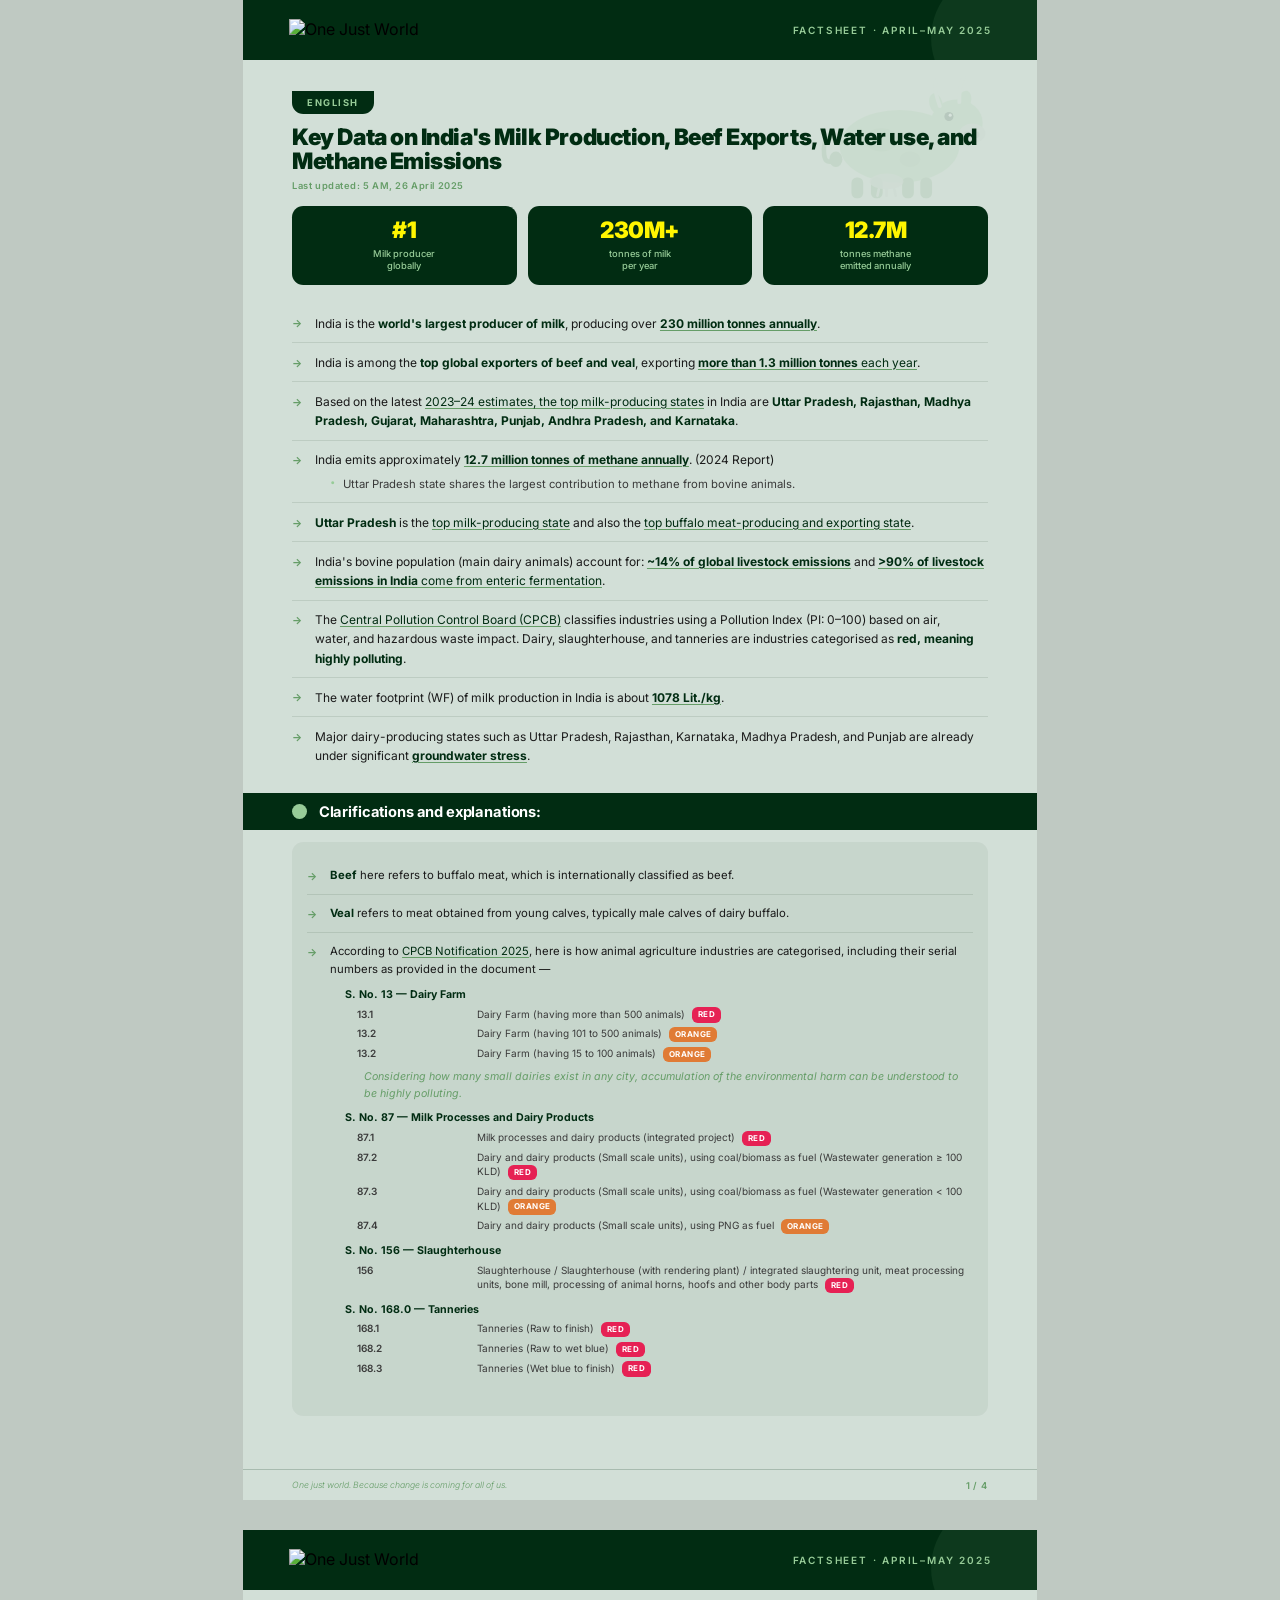
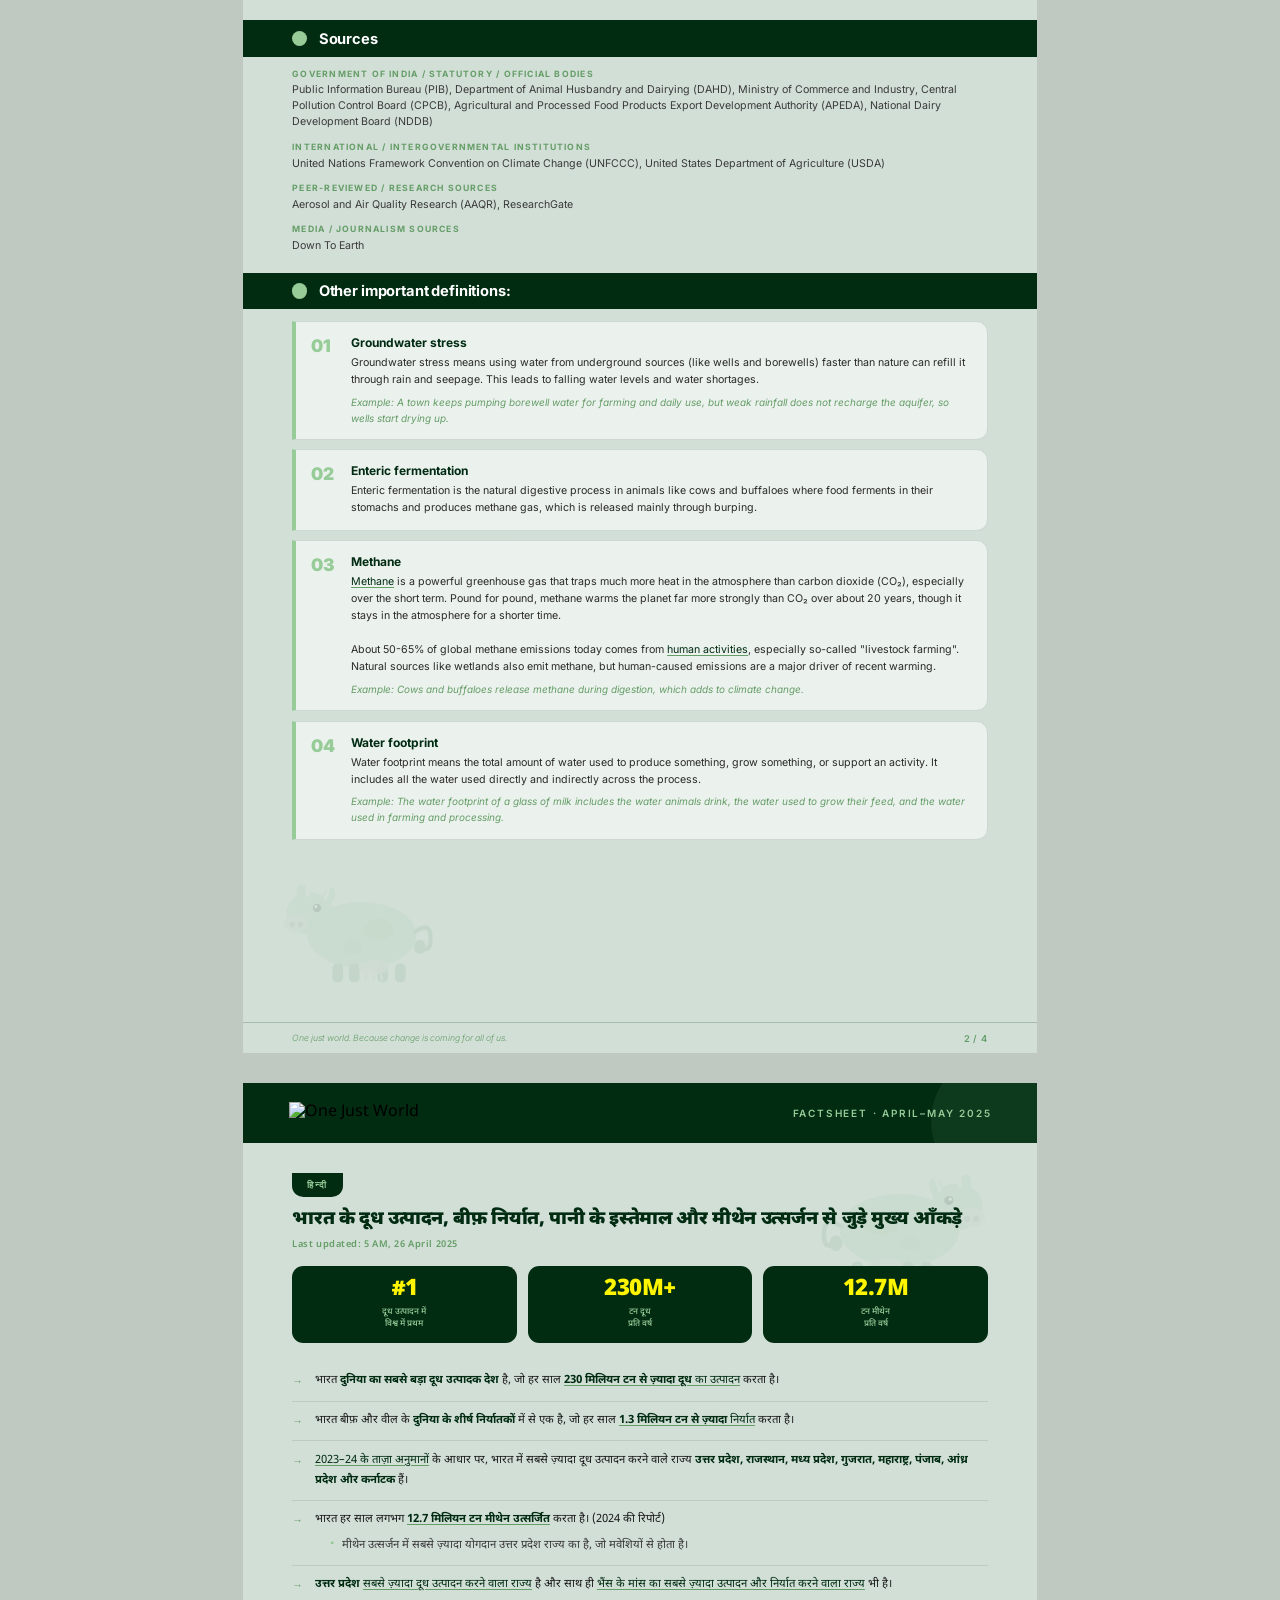
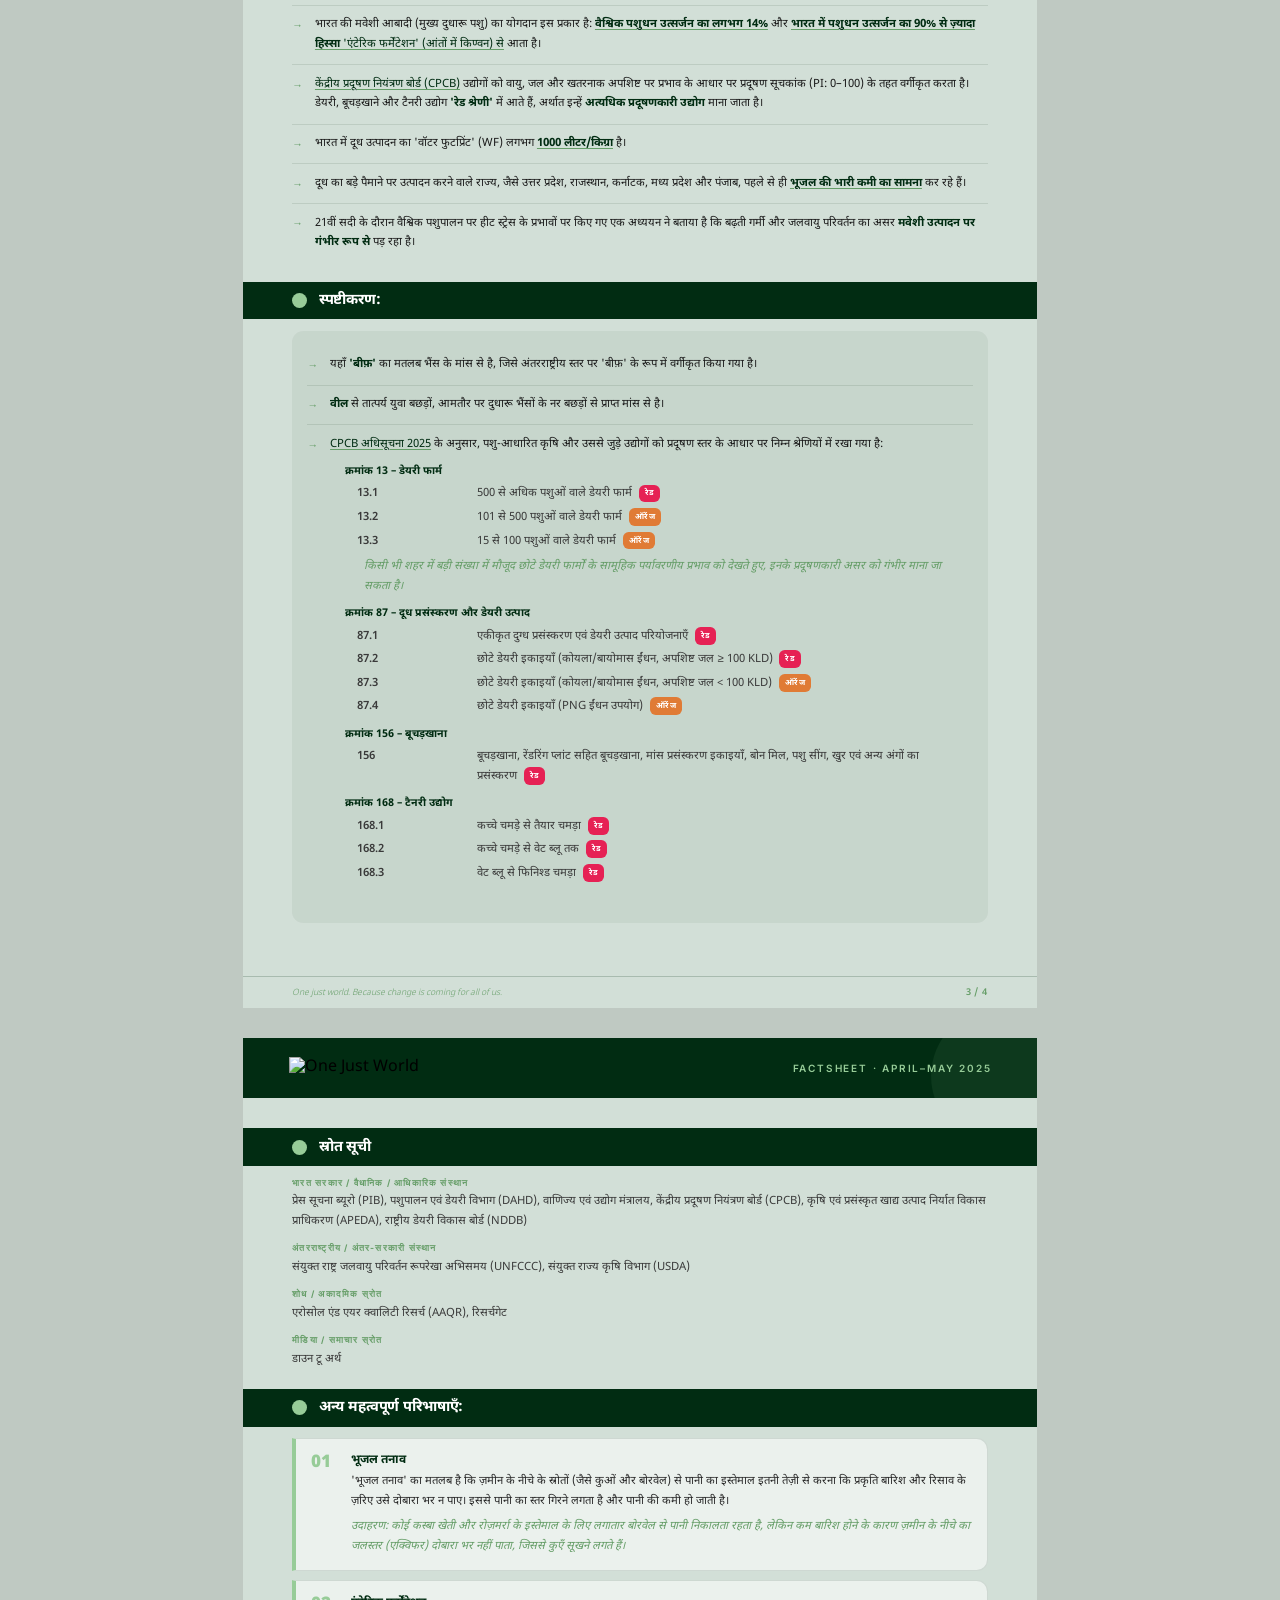
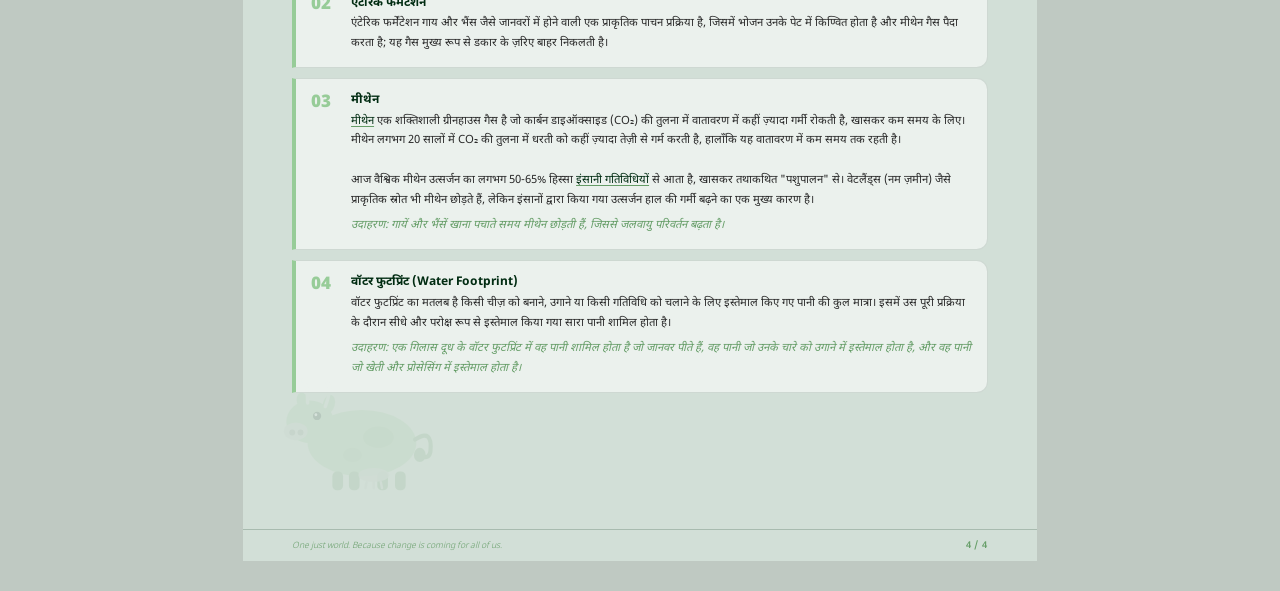
==== commit 79f14bea: "fix paths after repo rename" ====
--- a/documents/Factsheet April-May v2.html
+++ b/documents/Factsheet April-May v2.html
@@ -5,7 +5,7 @@
 <title>OJW Factsheet — India's Dairy Data, April–May 2025</title>
 <link rel="preconnect" href="https://fonts.googleapis.com">
 <link href="https://fonts.googleapis.com/css2?family=Inter:ital,wght@0,400;0,500;0,600;0,700;0,800;1,400&family=Noto+Sans+Devanagari:wght@400;500;600;700&display=swap" rel="stylesheet">
-<link rel="stylesheet" href="../brand/tokens.css">
+<link rel="stylesheet" href="..tokens.css">
 <style>
 *, *::before, *::after { box-sizing: border-box; margin: 0; padding: 0; }
 
@@ -345,7 +345,7 @@
   <svg class="cow-motif" style="width:55mm;top:12mm;right:6mm;" viewBox="0 0 160 120"><use href="#cow"/></svg>
 
   <div class="page-header">
-    <img src="../brand/logo-light-wordmark.png" alt="One Just World">
+    <img src="..logo-light-wordmark.png" alt="One Just World">
     <div class="doc-label">Factsheet · April–May 2025</div>
   </div>
 
@@ -448,7 +448,7 @@
   <svg class="cow-motif" style="width:50mm;bottom:18mm;left:4mm;transform:scaleX(-1);" viewBox="0 0 160 120"><use href="#cow"/></svg>
 
   <div class="page-header">
-    <img src="../brand/logo-light-wordmark.png" alt="One Just World">
+    <img src="..logo-light-wordmark.png" alt="One Just World">
     <div class="doc-label">Factsheet · April–May 2025</div>
   </div>
 
@@ -526,7 +526,7 @@
   <svg class="cow-motif" style="width:55mm;top:12mm;right:6mm;" viewBox="0 0 160 120"><use href="#cow"/></svg>
 
   <div class="page-header">
-    <img src="../brand/logo-light-wordmark.png" alt="One Just World">
+    <img src="..logo-light-wordmark.png" alt="One Just World">
     <div class="doc-label">Factsheet · April–May 2025</div>
   </div>
 
@@ -630,7 +630,7 @@
   <svg class="cow-motif" style="width:50mm;bottom:18mm;left:4mm;transform:scaleX(-1);" viewBox="0 0 160 120"><use href="#cow"/></svg>
 
   <div class="page-header">
-    <img src="../brand/logo-light-wordmark.png" alt="One Just World">
+    <img src="..logo-light-wordmark.png" alt="One Just World">
     <div class="doc-label">Factsheet · April–May 2025</div>
   </div>
 
